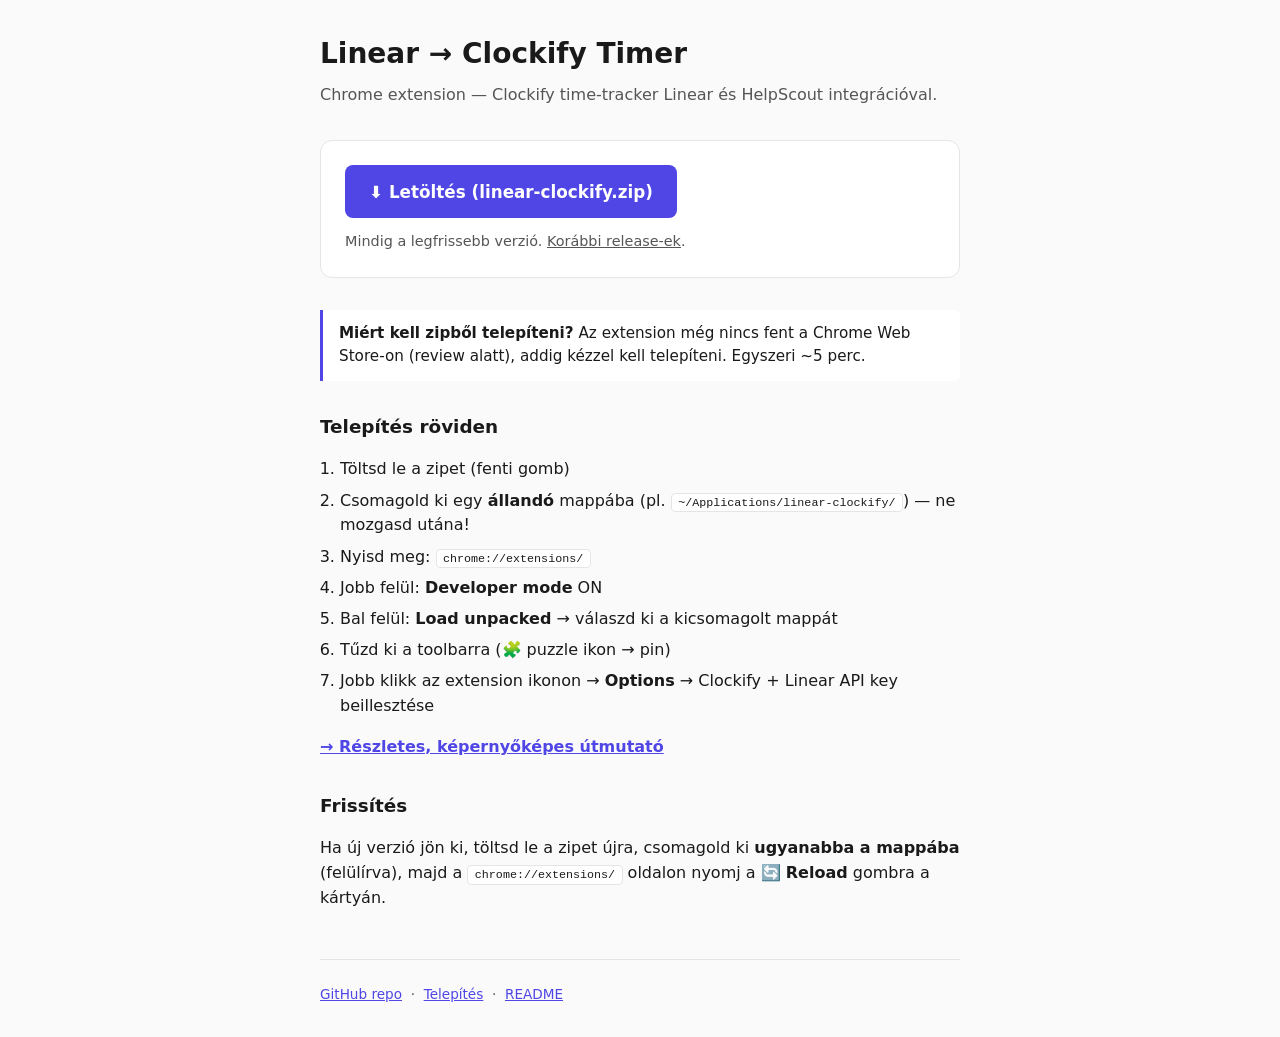
==== docs/index.html @ 8d792ed6 "docs: zip install flow, GitHub Pages landing, release workflow - README + docs/TELEPITES.md átírva a" ====
<!DOCTYPE html>
<html lang="hu">
<head>
<meta charset="UTF-8">
<meta name="viewport" content="width=device-width, initial-scale=1.0">
<title>Linear → Clockify Timer — letöltés</title>
<style>
  :root {
    --bg: #fafafa;
    --fg: #1a1a1a;
    --muted: #555;
    --accent: #4f46e5;
    --accent-hover: #4338ca;
    --card: #fff;
    --border: #e5e5e5;
  }
  @media (prefers-color-scheme: dark) {
    :root {
      --bg: #0f0f10;
      --fg: #e5e5e5;
      --muted: #a0a0a0;
      --accent: #818cf8;
      --accent-hover: #a5b4fc;
      --card: #1a1a1c;
      --border: #2a2a2d;
    }
  }
  * { box-sizing: border-box; }
  body {
    margin: 0;
    padding: 2rem 1rem;
    font-family: -apple-system, BlinkMacSystemFont, "Segoe UI", system-ui, sans-serif;
    background: var(--bg);
    color: var(--fg);
    line-height: 1.55;
  }
  main {
    max-width: 640px;
    margin: 0 auto;
  }
  h1 {
    font-size: 1.75rem;
    margin: 0 0 0.5rem;
  }
  .tagline {
    color: var(--muted);
    margin: 0 0 2rem;
  }
  .download-card {
    background: var(--card);
    border: 1px solid var(--border);
    border-radius: 12px;
    padding: 1.5rem;
    margin-bottom: 2rem;
  }
  .download-btn {
    display: inline-block;
    background: var(--accent);
    color: #fff;
    text-decoration: none;
    padding: 0.85rem 1.5rem;
    border-radius: 8px;
    font-weight: 600;
    font-size: 1.05rem;
    transition: background 0.15s;
  }
  .download-btn:hover {
    background: var(--accent-hover);
  }
  .meta {
    display: block;
    margin-top: 0.75rem;
    color: var(--muted);
    font-size: 0.9rem;
  }
  .meta a {
    color: var(--muted);
  }
  h2 {
    font-size: 1.15rem;
    margin: 2rem 0 0.75rem;
  }
  ol, ul {
    padding-left: 1.25rem;
  }
  li {
    margin-bottom: 0.4rem;
  }
  code {
    background: var(--card);
    border: 1px solid var(--border);
    padding: 0.1rem 0.4rem;
    border-radius: 4px;
    font-size: 0.9em;
  }
  .note {
    background: var(--card);
    border-left: 3px solid var(--accent);
    padding: 0.75rem 1rem;
    border-radius: 0 6px 6px 0;
    margin: 1rem 0;
    font-size: 0.95rem;
  }
  a { color: var(--accent); }
  footer {
    margin-top: 3rem;
    padding-top: 1.5rem;
    border-top: 1px solid var(--border);
    color: var(--muted);
    font-size: 0.85rem;
  }
</style>
</head>
<body>
<main>

<h1>Linear → Clockify Timer</h1>
<p class="tagline">Chrome extension — Clockify time-tracker Linear és HelpScout integrációval.</p>

<div class="download-card">
  <a class="download-btn" href="https://github.com/GuestGuru/linear-clockify/releases/latest/download/linear-clockify.zip">
    ⬇ Letöltés (linear-clockify.zip)
  </a>
  <span class="meta">
    Mindig a legfrissebb verzió. <a href="https://github.com/GuestGuru/linear-clockify/releases">Korábbi release-ek</a>.
  </span>
</div>

<div class="note">
  <strong>Miért kell zipből telepíteni?</strong> Az extension még nincs fent a Chrome Web Store-on (review alatt), addig kézzel kell telepíteni. Egyszeri ~5 perc.
</div>

<h2>Telepítés röviden</h2>
<ol>
  <li>Töltsd le a zipet (fenti gomb)</li>
  <li>Csomagold ki egy <strong>állandó</strong> mappába (pl. <code>~/Applications/linear-clockify/</code>) — ne mozgasd utána!</li>
  <li>Nyisd meg: <code>chrome://extensions/</code></li>
  <li>Jobb felül: <strong>Developer mode</strong> ON</li>
  <li>Bal felül: <strong>Load unpacked</strong> → válaszd ki a kicsomagolt mappát</li>
  <li>Tűzd ki a toolbarra (🧩 puzzle ikon → pin)</li>
  <li>Jobb klikk az extension ikonon → <strong>Options</strong> → Clockify + Linear API key beillesztése</li>
</ol>

<p><a href="https://github.com/GuestGuru/linear-clockify/blob/main/docs/TELEPITES.md"><strong>→ Részletes, képernyőképes útmutató</strong></a></p>

<h2>Frissítés</h2>
<p>Ha új verzió jön ki, töltsd le a zipet újra, csomagold ki <strong>ugyanabba a mappába</strong> (felülírva), majd a <code>chrome://extensions/</code> oldalon nyomj a 🔄 <strong>Reload</strong> gombra a kártyán.</p>

<footer>
  <a href="https://github.com/GuestGuru/linear-clockify">GitHub repo</a>
  &nbsp;·&nbsp;
  <a href="https://github.com/GuestGuru/linear-clockify/blob/main/docs/TELEPITES.md">Telepítés</a>
  &nbsp;·&nbsp;
  <a href="https://github.com/GuestGuru/linear-clockify/blob/main/README.md">README</a>
</footer>

</main>
</body>
</html>
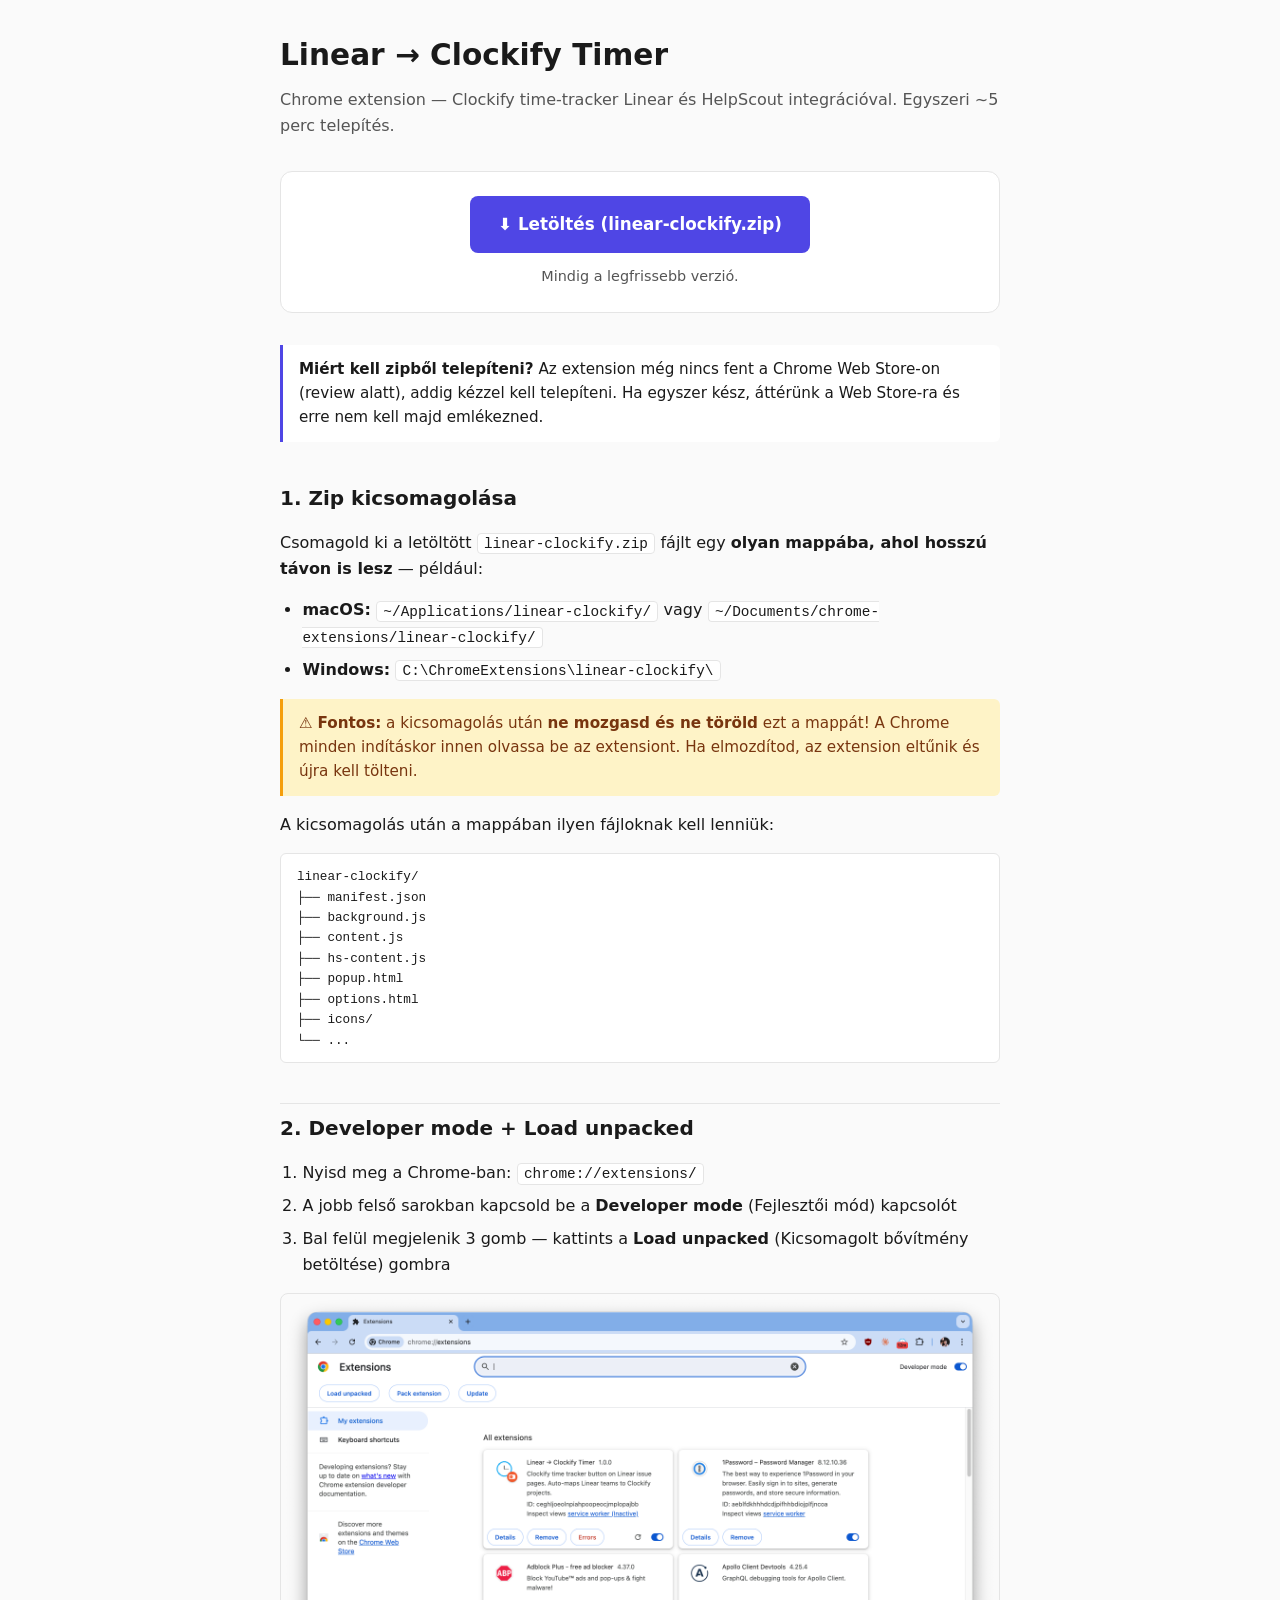
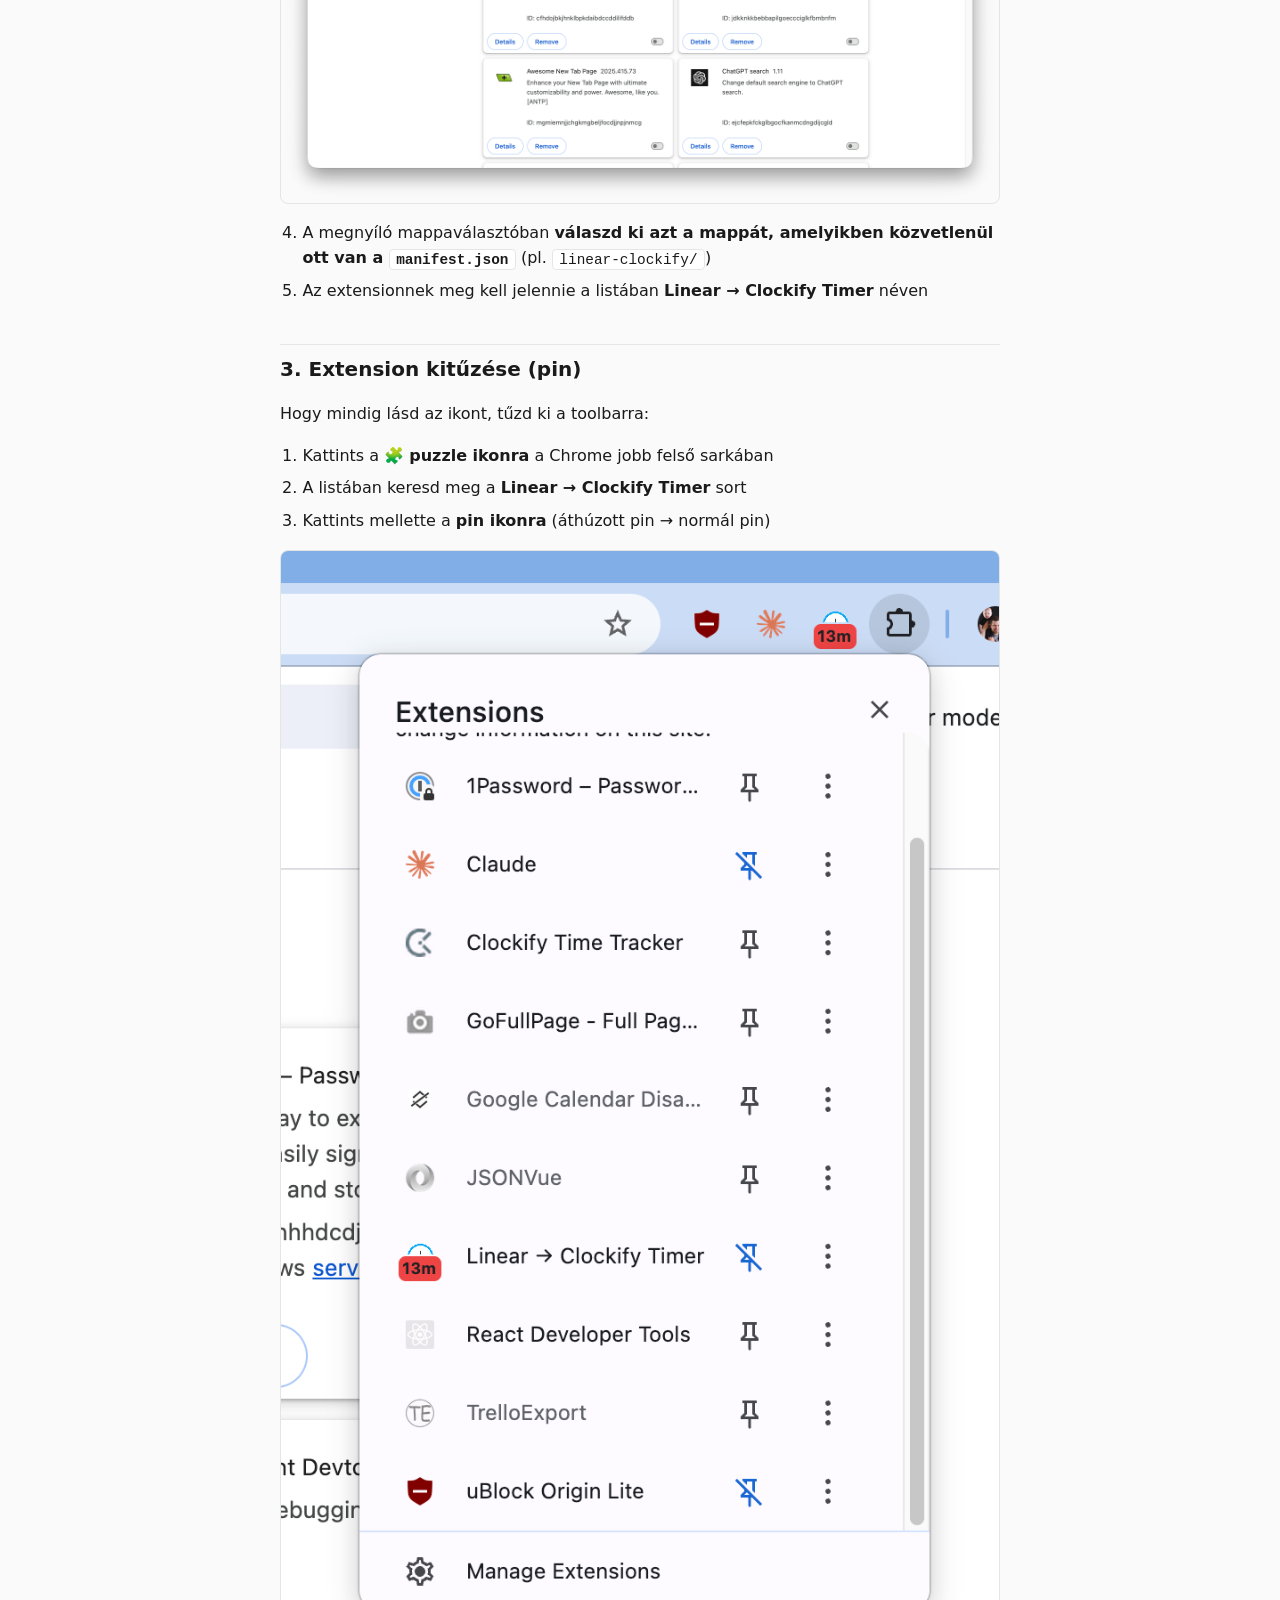
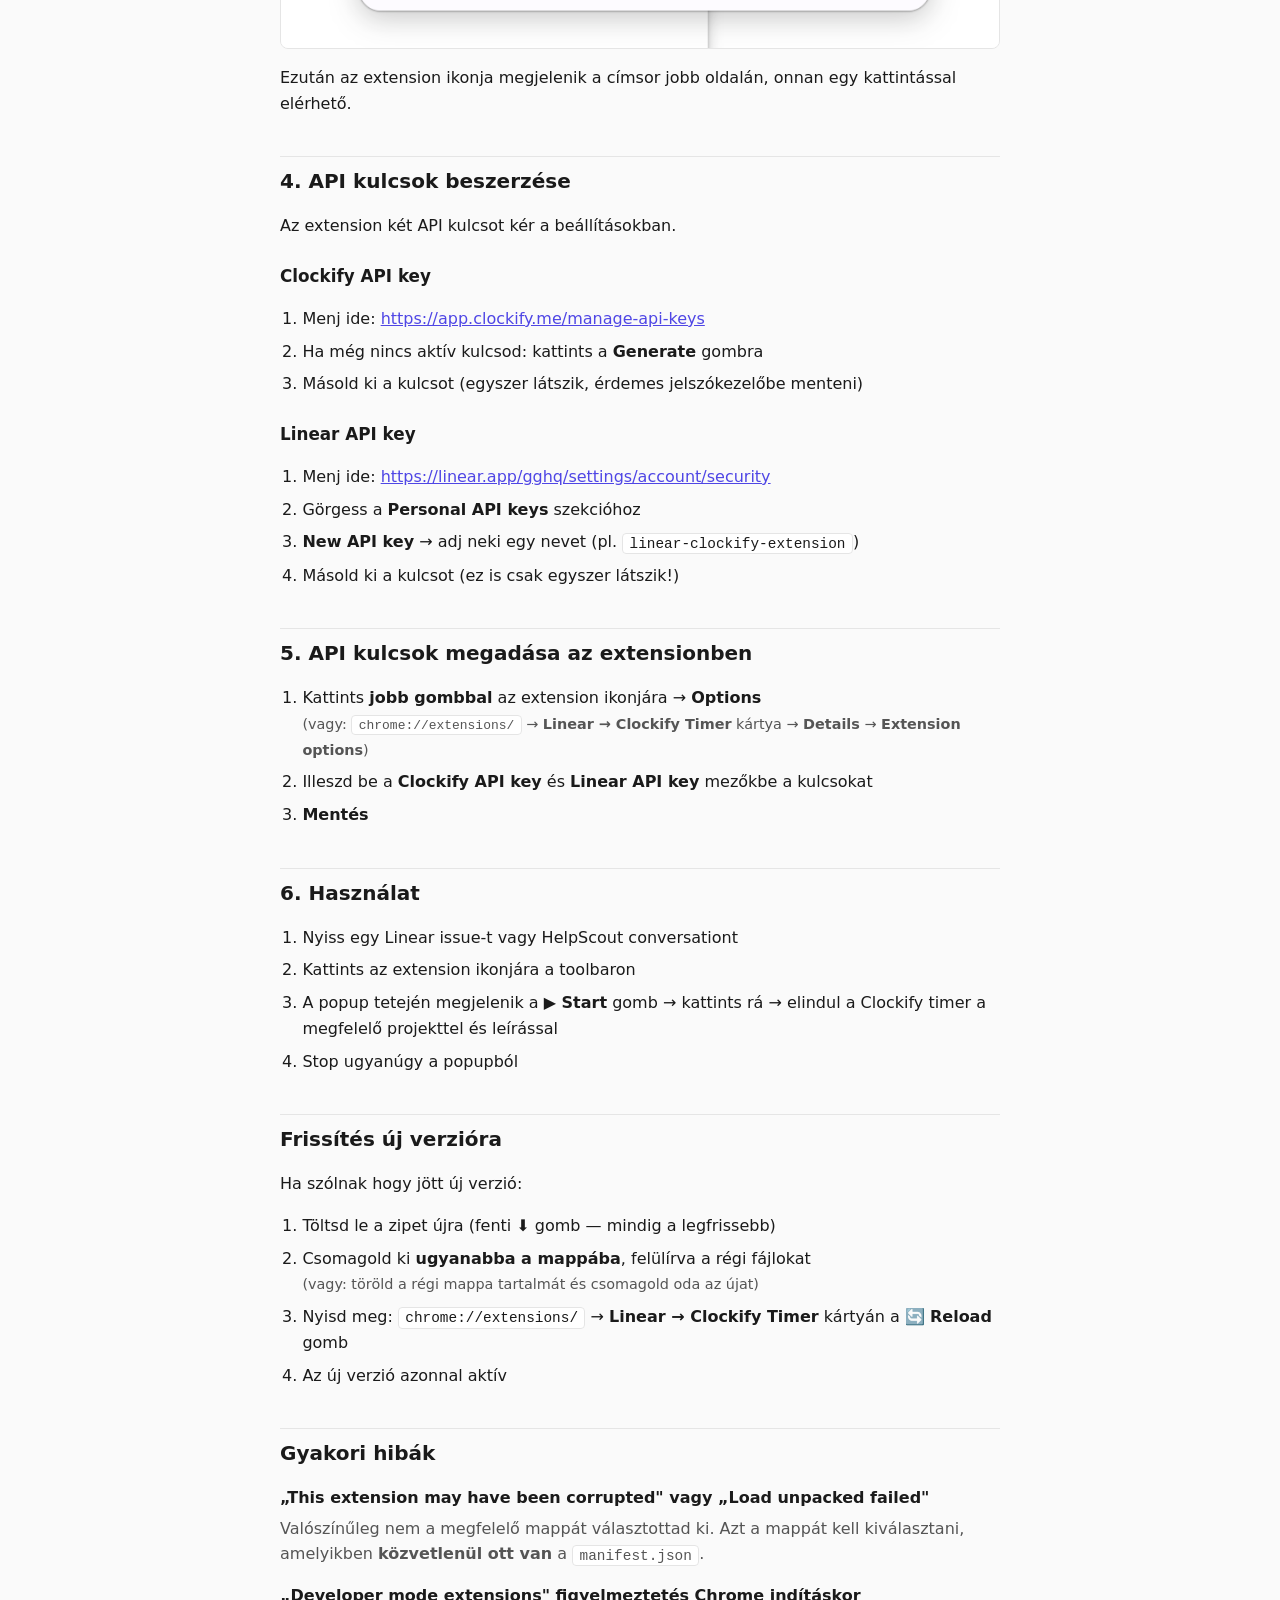
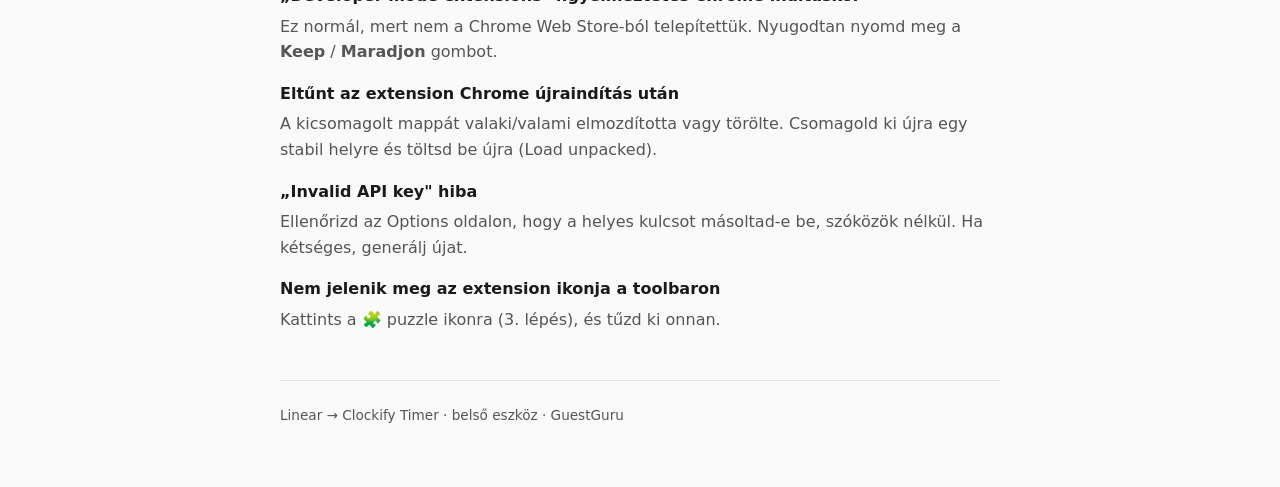
==== commit 101f1f64: "docs: inline install guide into GH Pages landing, remove TELEPITES.md A kollégák a github.com linktő" ====
--- a/docs/index.html
+++ b/docs/index.html
@@ -3,7 +3,7 @@
 <head>
 <meta charset="UTF-8">
 <meta name="viewport" content="width=device-width, initial-scale=1.0">
-<title>Linear → Clockify Timer — letöltés</title>
+<title>Linear → Clockify Timer — telepítés</title>
 <style>
   :root {
     --bg: #fafafa;
@@ -13,6 +13,9 @@
     --accent-hover: #4338ca;
     --card: #fff;
     --border: #e5e5e5;
+    --warn-bg: #fef3c7;
+    --warn-border: #f59e0b;
+    --warn-fg: #78350f;
   }
   @media (prefers-color-scheme: dark) {
     :root {
@@ -23,23 +26,26 @@
       --accent-hover: #a5b4fc;
       --card: #1a1a1c;
       --border: #2a2a2d;
+      --warn-bg: #3a2f12;
+      --warn-border: #d97706;
+      --warn-fg: #fcd34d;
     }
   }
   * { box-sizing: border-box; }
   body {
     margin: 0;
-    padding: 2rem 1rem;
+    padding: 2rem 1rem 4rem;
     font-family: -apple-system, BlinkMacSystemFont, "Segoe UI", system-ui, sans-serif;
     background: var(--bg);
     color: var(--fg);
-    line-height: 1.55;
+    line-height: 1.6;
   }
   main {
-    max-width: 640px;
+    max-width: 720px;
     margin: 0 auto;
   }
   h1 {
-    font-size: 1.75rem;
+    font-size: 1.85rem;
     margin: 0 0 0.5rem;
   }
   .tagline {
@@ -52,13 +58,14 @@
     border-radius: 12px;
     padding: 1.5rem;
     margin-bottom: 2rem;
+    text-align: center;
   }
   .download-btn {
     display: inline-block;
     background: var(--accent);
     color: #fff;
     text-decoration: none;
-    padding: 0.85rem 1.5rem;
+    padding: 0.95rem 1.75rem;
     border-radius: 8px;
     font-weight: 600;
     font-size: 1.05rem;
@@ -73,25 +80,46 @@
     color: var(--muted);
     font-size: 0.9rem;
   }
-  .meta a {
-    color: var(--muted);
-  }
   h2 {
-    font-size: 1.15rem;
-    margin: 2rem 0 0.75rem;
+    font-size: 1.25rem;
+    margin: 2.5rem 0 0.75rem;
+    padding-top: 0.5rem;
+    border-top: 1px solid var(--border);
+  }
+  h2:first-of-type { border-top: none; padding-top: 0; }
+  h3 {
+    font-size: 1.05rem;
+    margin: 1.5rem 0 0.5rem;
   }
   ol, ul {
-    padding-left: 1.25rem;
+    padding-left: 1.4rem;
   }
   li {
-    margin-bottom: 0.4rem;
-  }
+    margin-bottom: 0.45rem;
+  }
+  li > ul, li > ol { margin-top: 0.3rem; }
   code {
     background: var(--card);
     border: 1px solid var(--border);
     padding: 0.1rem 0.4rem;
     border-radius: 4px;
     font-size: 0.9em;
+    font-family: ui-monospace, SFMono-Regular, Menlo, monospace;
+  }
+  pre {
+    background: var(--card);
+    border: 1px solid var(--border);
+    border-radius: 6px;
+    padding: 0.75rem 1rem;
+    overflow-x: auto;
+    font-size: 0.88rem;
+    line-height: 1.45;
+    font-family: ui-monospace, SFMono-Regular, Menlo, monospace;
+  }
+  pre code {
+    background: transparent;
+    border: none;
+    padding: 0;
   }
   .note {
     background: var(--card);
@@ -101,7 +129,33 @@
     margin: 1rem 0;
     font-size: 0.95rem;
   }
+  .warn {
+    background: var(--warn-bg);
+    border-left: 3px solid var(--warn-border);
+    color: var(--warn-fg);
+    padding: 0.75rem 1rem;
+    border-radius: 0 6px 6px 0;
+    margin: 1rem 0;
+    font-size: 0.95rem;
+  }
+  img.screenshot {
+    display: block;
+    max-width: 100%;
+    height: auto;
+    margin: 1rem 0;
+    border: 1px solid var(--border);
+    border-radius: 8px;
+  }
   a { color: var(--accent); }
+  a:hover { color: var(--accent-hover); }
+  dl dt {
+    font-weight: 600;
+    margin-top: 1rem;
+  }
+  dl dd {
+    margin: 0.3rem 0 0 0;
+    color: var(--muted);
+  }
   footer {
     margin-top: 3rem;
     padding-top: 1.5rem;
@@ -115,43 +169,149 @@
 <main>
 
 <h1>Linear → Clockify Timer</h1>
-<p class="tagline">Chrome extension — Clockify time-tracker Linear és HelpScout integrációval.</p>
+<p class="tagline">Chrome extension — Clockify time-tracker Linear és HelpScout integrációval. Egyszeri ~5 perc telepítés.</p>
 
 <div class="download-card">
   <a class="download-btn" href="https://github.com/GuestGuru/linear-clockify/releases/latest/download/linear-clockify.zip">
     ⬇ Letöltés (linear-clockify.zip)
   </a>
   <span class="meta">
-    Mindig a legfrissebb verzió. <a href="https://github.com/GuestGuru/linear-clockify/releases">Korábbi release-ek</a>.
+    Mindig a legfrissebb verzió.
   </span>
 </div>
 
 <div class="note">
-  <strong>Miért kell zipből telepíteni?</strong> Az extension még nincs fent a Chrome Web Store-on (review alatt), addig kézzel kell telepíteni. Egyszeri ~5 perc.
+  <strong>Miért kell zipből telepíteni?</strong> Az extension még nincs fent a Chrome Web Store-on (review alatt), addig kézzel kell telepíteni. Ha egyszer kész, áttérünk a Web Store-ra és erre nem kell majd emlékezned.
 </div>
 
-<h2>Telepítés röviden</h2>
-<ol>
-  <li>Töltsd le a zipet (fenti gomb)</li>
-  <li>Csomagold ki egy <strong>állandó</strong> mappába (pl. <code>~/Applications/linear-clockify/</code>) — ne mozgasd utána!</li>
-  <li>Nyisd meg: <code>chrome://extensions/</code></li>
-  <li>Jobb felül: <strong>Developer mode</strong> ON</li>
-  <li>Bal felül: <strong>Load unpacked</strong> → válaszd ki a kicsomagolt mappát</li>
-  <li>Tűzd ki a toolbarra (🧩 puzzle ikon → pin)</li>
-  <li>Jobb klikk az extension ikonon → <strong>Options</strong> → Clockify + Linear API key beillesztése</li>
-</ol>
-
-<p><a href="https://github.com/GuestGuru/linear-clockify/blob/main/docs/TELEPITES.md"><strong>→ Részletes, képernyőképes útmutató</strong></a></p>
-
-<h2>Frissítés</h2>
-<p>Ha új verzió jön ki, töltsd le a zipet újra, csomagold ki <strong>ugyanabba a mappába</strong> (felülírva), majd a <code>chrome://extensions/</code> oldalon nyomj a 🔄 <strong>Reload</strong> gombra a kártyán.</p>
+<h2>1. Zip kicsomagolása</h2>
+
+<p>Csomagold ki a letöltött <code>linear-clockify.zip</code> fájlt egy <strong>olyan mappába, ahol hosszú távon is lesz</strong> — például:</p>
+
+<ul>
+  <li><strong>macOS:</strong> <code>~/Applications/linear-clockify/</code> vagy <code>~/Documents/chrome-extensions/linear-clockify/</code></li>
+  <li><strong>Windows:</strong> <code>C:\ChromeExtensions\linear-clockify\</code></li>
+</ul>
+
+<div class="warn">
+  ⚠️ <strong>Fontos:</strong> a kicsomagolás után <strong>ne mozgasd és ne töröld</strong> ezt a mappát! A Chrome minden indításkor innen olvassa be az extensiont. Ha elmozdítod, az extension eltűnik és újra kell tölteni.
+</div>
+
+<p>A kicsomagolás után a mappában ilyen fájloknak kell lenniük:</p>
+
+<pre><code>linear-clockify/
+├── manifest.json
+├── background.js
+├── content.js
+├── hs-content.js
+├── popup.html
+├── options.html
+├── icons/
+└── ...</code></pre>
+
+<h2>2. Developer mode + Load unpacked</h2>
+
+<ol>
+  <li>Nyisd meg a Chrome-ban: <code>chrome://extensions/</code></li>
+  <li>A jobb felső sarokban kapcsold be a <strong>Developer mode</strong> (Fejlesztői mód) kapcsolót</li>
+  <li>Bal felül megjelenik 3 gomb — kattints a <strong>Load unpacked</strong> (Kicsomagolt bővítmény betöltése) gombra</li>
+</ol>
+
+<img class="screenshot" src="screenshots/developer-mode.png" alt="chrome://extensions — Developer mode toggle jobb felül, Load unpacked gomb bal felül">
+
+<ol start="4">
+  <li>A megnyíló mappaválasztóban <strong>válaszd ki azt a mappát, amelyikben közvetlenül ott van a <code>manifest.json</code></strong> (pl. <code>linear-clockify/</code>)</li>
+  <li>Az extensionnek meg kell jelennie a listában <strong>Linear → Clockify Timer</strong> néven</li>
+</ol>
+
+<h2>3. Extension kitűzése (pin)</h2>
+
+<p>Hogy mindig lásd az ikont, tűzd ki a toolbarra:</p>
+
+<ol>
+  <li>Kattints a 🧩 <strong>puzzle ikonra</strong> a Chrome jobb felső sarkában</li>
+  <li>A listában keresd meg a <strong>Linear → Clockify Timer</strong> sort</li>
+  <li>Kattints mellette a <strong>pin ikonra</strong> (áthúzott pin → normál pin)</li>
+</ol>
+
+<img class="screenshot" src="screenshots/pin.png" alt="Puzzle ikon menüje, benne Linear → Clockify Timer pin gombbal">
+
+<p>Ezután az extension ikonja megjelenik a címsor jobb oldalán, onnan egy kattintással elérhető.</p>
+
+<h2>4. API kulcsok beszerzése</h2>
+
+<p>Az extension két API kulcsot kér a beállításokban.</p>
+
+<h3>Clockify API key</h3>
+
+<ol>
+  <li>Menj ide: <a href="https://app.clockify.me/manage-api-keys">https://app.clockify.me/manage-api-keys</a></li>
+  <li>Ha még nincs aktív kulcsod: kattints a <strong>Generate</strong> gombra</li>
+  <li>Másold ki a kulcsot (egyszer látszik, érdemes jelszókezelőbe menteni)</li>
+</ol>
+
+<h3>Linear API key</h3>
+
+<ol>
+  <li>Menj ide: <a href="https://linear.app/gghq/settings/account/security">https://linear.app/gghq/settings/account/security</a></li>
+  <li>Görgess a <strong>Personal API keys</strong> szekcióhoz</li>
+  <li><strong>New API key</strong> → adj neki egy nevet (pl. <code>linear-clockify-extension</code>)</li>
+  <li>Másold ki a kulcsot (ez is csak egyszer látszik!)</li>
+</ol>
+
+<h2>5. API kulcsok megadása az extensionben</h2>
+
+<ol>
+  <li>Kattints <strong>jobb gombbal</strong> az extension ikonjára → <strong>Options</strong><br>
+    <span style="color: var(--muted); font-size: 0.9em;">(vagy: <code>chrome://extensions/</code> → <strong>Linear → Clockify Timer</strong> kártya → <strong>Details</strong> → <strong>Extension options</strong>)</span>
+  </li>
+  <li>Illeszd be a <strong>Clockify API key</strong> és <strong>Linear API key</strong> mezőkbe a kulcsokat</li>
+  <li><strong>Mentés</strong></li>
+</ol>
+
+<h2>6. Használat</h2>
+
+<ol>
+  <li>Nyiss egy Linear issue-t vagy HelpScout conversationt</li>
+  <li>Kattints az extension ikonjára a toolbaron</li>
+  <li>A popup tetején megjelenik a <strong>▶ Start</strong> gomb → kattints rá → elindul a Clockify timer a megfelelő projekttel és leírással</li>
+  <li>Stop ugyanúgy a popupból</li>
+</ol>
+
+<h2>Frissítés új verzióra</h2>
+
+<p>Ha szólnak hogy jött új verzió:</p>
+
+<ol>
+  <li>Töltsd le a zipet újra (fenti ⬇ gomb — mindig a legfrissebb)</li>
+  <li>Csomagold ki <strong>ugyanabba a mappába</strong>, felülírva a régi fájlokat<br>
+    <span style="color: var(--muted); font-size: 0.9em;">(vagy: töröld a régi mappa tartalmát és csomagold oda az újat)</span>
+  </li>
+  <li>Nyisd meg: <code>chrome://extensions/</code> → <strong>Linear → Clockify Timer</strong> kártyán a 🔄 <strong>Reload</strong> gomb</li>
+  <li>Az új verzió azonnal aktív</li>
+</ol>
+
+<h2>Gyakori hibák</h2>
+
+<dl>
+  <dt>„This extension may have been corrupted" vagy „Load unpacked failed"</dt>
+  <dd>Valószínűleg nem a megfelelő mappát választottad ki. Azt a mappát kell kiválasztani, amelyikben <strong>közvetlenül ott van</strong> a <code>manifest.json</code>.</dd>
+
+  <dt>„Developer mode extensions" figyelmeztetés Chrome indításkor</dt>
+  <dd>Ez normál, mert nem a Chrome Web Store-ból telepítettük. Nyugodtan nyomd meg a <strong>Keep</strong> / <strong>Maradjon</strong> gombot.</dd>
+
+  <dt>Eltűnt az extension Chrome újraindítás után</dt>
+  <dd>A kicsomagolt mappát valaki/valami elmozdította vagy törölte. Csomagold ki újra egy stabil helyre és töltsd be újra (Load unpacked).</dd>
+
+  <dt>„Invalid API key" hiba</dt>
+  <dd>Ellenőrizd az Options oldalon, hogy a helyes kulcsot másoltad-e be, szóközök nélkül. Ha kétséges, generálj újat.</dd>
+
+  <dt>Nem jelenik meg az extension ikonja a toolbaron</dt>
+  <dd>Kattints a 🧩 puzzle ikonra (3. lépés), és tűzd ki onnan.</dd>
+</dl>
 
 <footer>
-  <a href="https://github.com/GuestGuru/linear-clockify">GitHub repo</a>
-  &nbsp;·&nbsp;
-  <a href="https://github.com/GuestGuru/linear-clockify/blob/main/docs/TELEPITES.md">Telepítés</a>
-  &nbsp;·&nbsp;
-  <a href="https://github.com/GuestGuru/linear-clockify/blob/main/README.md">README</a>
+  Linear → Clockify Timer · belső eszköz · GuestGuru
 </footer>
 
 </main>
